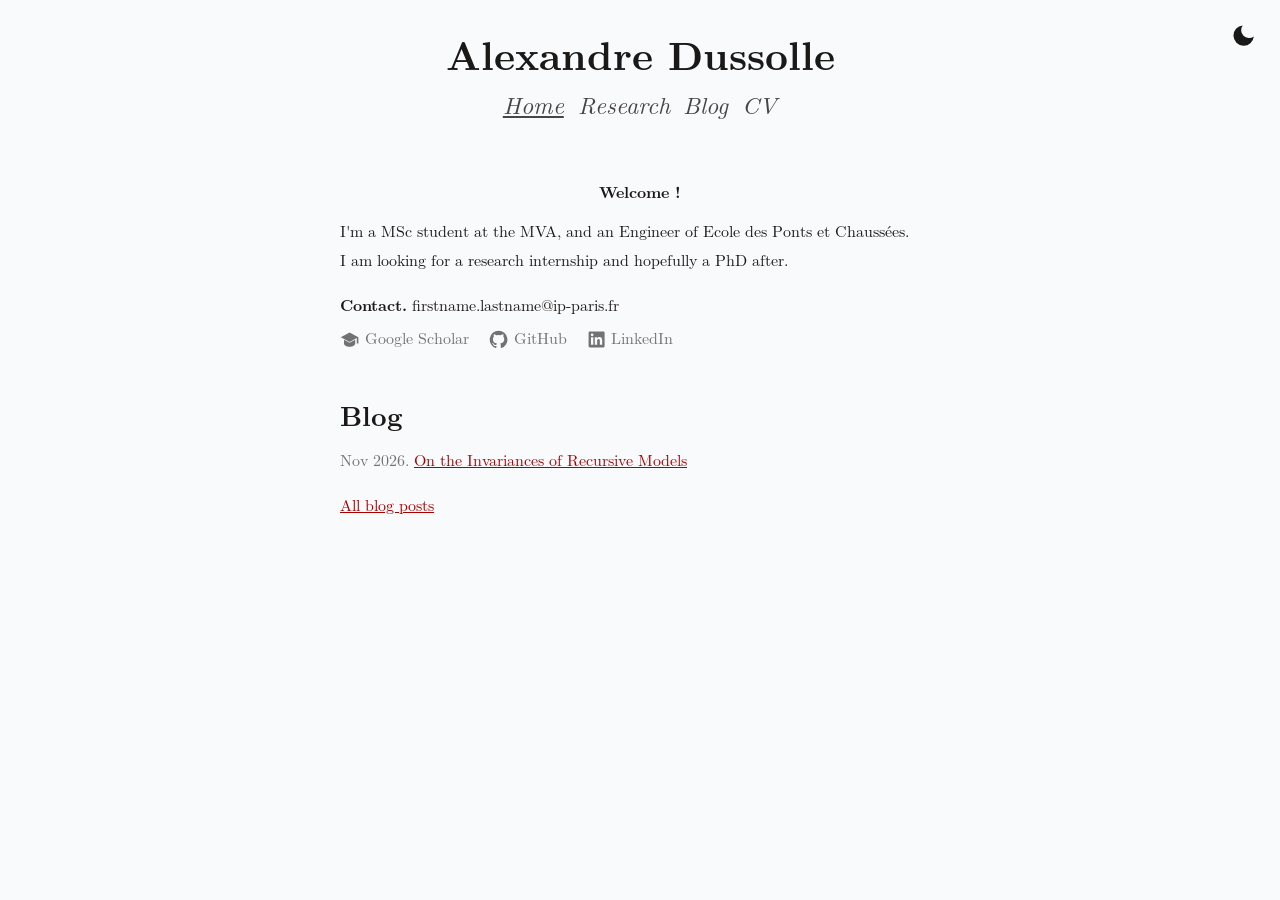
==== index.html @ 831d55fd "modifications" ====
<!DOCTYPE html>
<html lang="en">
<head>
  <meta charset="utf-8">
  <meta name="viewport" content="width=device-width, initial-scale=1.0">
  <title>Alexandre Dussolle</title>
  <link rel="stylesheet" href="latex-css-master/style.css" />
  <link rel="icon" type="image/png" href="files/icon.png">
 

  <style>
    #theme-toggle {
      position: fixed; top: 1rem; right: 1rem;
      display: flex; padding: .4rem;
      border: none; background: none;
      color: var(--body-color);      /* dark in light mode, light in dark mode */
      cursor: pointer; opacity: 1;
      transition: opacity .2s, transform .3s;
    }
    #theme-toggle:hover { opacity: 1; transform: rotate(15deg) scale(1.1); }
    #theme-toggle:focus-visible {
      outline: 2px solid var(--link-focus-outline); outline-offset: 2px; border-radius: 6px;
    }
    #theme-toggle svg { width: 1.7rem; height: 1.7rem; }
  </style>
</head>
<body>
  <script>
    const savedTheme = sessionStorage.getItem("theme");

    if (savedTheme === "dark") {
      document.body.classList.add("latex-dark");
    } else if (savedTheme === null) {
      sessionStorage.setItem("theme", "light");
    }
  </script>
  
  <button id="theme-toggle" type="button" aria-label="Toggle dark mode"></button>
  <header>
  <h1><a href="index.html" style="color: inherit; text-decoration: none;">Alexandre Dussolle</a></h1>
  <p class="subtitle">
  <a href="index.html" style="color: inherit; text-decoration: none; margin-right: 0.2em;"><ins>Home</ins></a>
  <a href="research.html" style="color: inherit; text-decoration: none; margin-right: 0.2em;">Research</a>
  <a href="blog.html" style="color: inherit; text-decoration: none; margin-right: 0.2em;">Blog</a>
  <a href="cv.html" style="color: inherit; text-decoration: none;">CV</a>
  </p>
  <!-- <p class="subtitle"><ins>Home</ins>    Research    Blog    CV</p> -->
  <!-- <p class="author">HOME    RESEARCH    BLOG    CV<br> 31 October 2026</p> -->
  </header>
  <div class="abstract2">
    <h2>Welcome !</h2>
    <!-- <p>
    I'm a MSc student at the MVA, and an Engineer of Ecole des Ponts et Chaussées. <br>
    I am looking for a research internship and hopefully a PhD after. <br>
    Welcome to my webpage !
    </p> -->
  </div>

  <!-- <h2>About me</h2>Welcome to my webpage! <br> -->
   <!-- <p>  Welcome to my webpage !</p> -->
  <p> I'm a MSc student at the MVA, and an Engineer of Ecole des Ponts et Chaussées. <br>
    I am looking for a research internship and hopefully a PhD after. <br>
    </p>
  
  <p style="margin-top: 1.0em;"><b>Contact.</b> firstname.lastname@ip-paris.fr</p>

  <div class="social-links">
    <a href="https://scholar.google.com/citations?user=OI8jQpkAAAAJ&hl=fr"
      target="_blank" rel="noopener noreferrer">
      <svg viewBox="0 0 24 24" aria-hidden="true">
        <path fill="currentColor"
          d="M12 3 1 9l11 6 9-4.91V17h2V9L12 3zm-7 9.27V17c0 2.21 3.13 4 7 4s7-1.79 7-4v-4.73l-7 3.82-7-3.82z"/>
      </svg>
      Google Scholar
    </a>

    <a href="https://github.com/AlexandreDussolle/"
      target="_blank" rel="noopener noreferrer">
      <svg viewBox="0 0 24 24" aria-hidden="true">
        <path fill="currentColor"
          d="M12 .9a11.1 11.1 0 0 0-3.51 21.63c.55.1.76-.24.76-.53v-2.05c-3.1.67-3.76-1.32-3.76-1.32-.5-1.28-1.24-1.62-1.24-1.62-1.01-.69.08-.68.08-.68 1.12.08 1.71 1.15 1.71 1.15.99 1.7 2.6 1.21 3.23.93.1-.72.39-1.21.71-1.49-2.48-.28-5.09-1.24-5.09-5.52 0-1.22.44-2.22 1.15-3-.12-.28-.5-1.42.11-2.96 0 0 .94-.3 3.05 1.15a10.6 10.6 0 0 1 5.55 0c2.11-1.45 3.05-1.15 3.05-1.15.61 1.54.23 2.68.11 2.96.72.78 1.15 1.78 1.15 3 0 4.29-2.61 5.23-5.1 5.51.4.35.76 1.03.76 2.08V22c0 .29.2.63.77.52A11.1 11.1 0 0 0 12 .9z"/>
      </svg>
      GitHub
    </a>
  

  <a href="https://www.linkedin.com/in/alexandre-dussolle-462a34217/"
    target="_blank" rel="noopener noreferrer">
    <svg viewBox="0 0 24 24" aria-hidden="true">
      <path fill="currentColor"
        d="M20.45 2H3.55C2.69 2 2 2.68 2 3.52v16.96c0 .84.69 1.52 1.55 1.52h16.9c.86 0 1.55-.68 1.55-1.52V3.52c0-.84-.69-1.52-1.55-1.52zM7.93 18.5H4.96V9h2.97v9.5zM6.45 7.7a1.72 1.72 0 1 1 0-3.44 1.72 1.72 0 0 1 0 3.44zM19 18.5h-2.97v-4.62c0-1.1-.02-2.52-1.54-2.52-1.54 0-1.78 1.2-1.78 2.44v4.7H9.74V9h2.85v1.3h.04c.4-.75 1.37-1.54 2.82-1.54 3.01 0 3.57 1.98 3.57 4.55v5.19z"/>
    </svg>
    LinkedIn
  </a>
</div>
  <!-- https://github.com/Axurios/ -->
   <!-- https://www.linkedin.com/in/alexandre-dussolle-462a34217/ -->
    <!-- https://scholar.google.com/citations?user=OI8jQpkAAAAJ&hl=fr -->
     <!-- cv -->

    <!-- <h2>Blog</h2>
  <ul>
    <li>
      <span>Nov 2026.</span>
      <a href="blog/invariance.html">On the invariances of Recursive Models</a>
    </li>
     <li>
      <span>Feb 2026.</span>
      <a href="blog/first-proof.html">An Attempt at "First Proof"</a>
    </li>
    <li>
      <span>Dec 2025.</span>
      <a href="blog/2025-12-08.html">On the way back from EurIPS 2025</a>
    </li> -->
  <!-- </ul> -->
<h2>Blog</h2>

<p class="blog-entry">
  <span class="blog-date">Nov 2026.</span>
  <a href="blog/invariance.html">On the Invariances of Recursive Models</a>
</p>


<p style="margin-top: 1.0em;">
  <!-- <a href="blog.html">All blog posts</a> -->
  <!-- <a href="blog.html" class="blog-date" color: inherit;>All blog posts</a> -->
  <a href="blog.html" class="blog-all-link">All blog posts</a>
</p>


  <script>
    var MOON = '<svg viewBox="0 0 24 24" fill="currentColor" aria-hidden="true">' +
               '<path d="M21 12.79A9 9 0 1 1 11.21 3 7 7 0 0 0 21 12.79z"/></svg>';
    var SUN  = '<svg viewBox="0 0 24 24" fill="currentColor" stroke="currentColor" ' +
               'stroke-width="2" stroke-linecap="round" aria-hidden="true">' +
               '<circle cx="12" cy="12" r="4.5"/>' +
               '<path fill="none" d="M12 2v2M12 20v2M4.93 4.93l1.41 1.41M17.66 17.66l1.41 1.41' +
               'M2 12h2M20 12h2M4.93 19.07l1.41-1.41M17.66 6.34l1.41-1.41"/></svg>';

    var btn = document.getElementById("theme-toggle");
    var dark = document.body.classList.contains("latex-dark");

    function apply() {
      document.body.classList.toggle("latex-dark", dark);
      btn.innerHTML = dark ? SUN : MOON;
    }

    btn.addEventListener("click", function () {
      dark = !dark;
      sessionStorage.setItem("theme", dark ? "dark" : "light");
      apply();
    });

    apply();
  </script>
</body>
</html>
---- latex-css-master/style.css ----
/*!
 * LaTeX.css (https://latex.vercel.app/)
 *
 * Source: https://github.com/vincentdoerig/latex-css
 * Licensed under MIT (https://github.com/vincentdoerig/latex-css/blob/master/LICENSE)
*/

@font-face {
  font-family: 'Latin Modern';
  font-style: normal;
  font-weight: normal;
  font-display: swap;
  src: url('./fonts/LM-regular.woff2') format('woff2'),
    url('./fonts/LM-regular.woff') format('woff'),
    url('./fonts/LM-regular.ttf') format('truetype');
}

@font-face {
  font-family: 'Latin Modern';
  font-style: italic;
  font-weight: normal;
  font-display: swap;
  src: url('./fonts/LM-italic.woff2') format('woff2'),
    url('./fonts/LM-italic.woff') format('woff'),
    url('./fonts/LM-italic.ttf') format('truetype');
}

@font-face {
  font-family: 'Latin Modern';
  font-style: normal;
  font-weight: bold;
  font-display: swap;
  src: url('./fonts/LM-bold.woff2') format('woff2'),
    url('./fonts/LM-bold.woff') format('woff'),
    url('./fonts/LM-bold.ttf') format('truetype');
}

@font-face {
  font-family: 'Latin Modern';
  font-style: italic;
  font-weight: bold;
  font-display: swap;
  src: url('./fonts/LM-bold-italic.woff2') format('woff2'),
    url('./fonts/LM-bold-italic.woff') format('woff'),
    url('./fonts/LM-bold-italic.ttf') format('truetype');
}

@font-face {
  font-family: 'Libertinus';
  font-style: normal;
  font-weight: normal;
  font-display: swap;
  src: url('./fonts/Libertinus-regular.woff2') format('woff2');
}

@font-face {
  font-family: 'Libertinus';
  font-style: italic;
  font-weight: normal;
  font-display: swap;
  src: url('./fonts/Libertinus-italic.woff2') format('woff2');
}

@font-face {
  font-family: 'Libertinus';
  font-style: normal;
  font-weight: bold;
  font-display: swap;
  src: url('./fonts/Libertinus-bold.woff2') format('woff2');
}

@font-face {
  font-family: 'Libertinus';
  font-style: italic;
  font-weight: bold;
  font-display: swap;
  src: url('./fonts/Libertinus-bold-italic.woff2') format('woff2');
}

@font-face {
  font-family: 'Libertinus';
  font-style: normal;
  font-weight: 600;
  font-display: swap;
  src: url('./fonts/Libertinus-semibold.woff2') format('woff2');
}

@font-face {
  font-family: 'Libertinus';
  font-style: italic;
  font-weight: 600;
  font-display: swap;
  src: url('./fonts/Libertinus-semibold-italic.woff2') format('woff2');
}

/* Box sizing rules */
*,
*::before,
*::after {
  box-sizing: border-box;
}

:root {
  --body-color: hsl(0, 5%, 10%);
  --body-bg-color: hsl(210, 20%, 98%);
  --link-visited: hsl(0, 100%, 33%);
  --link-focus-outline: hsl(220, 90%, 52%);
  --pre-bg-color: hsl(210, 28%, 93%);
  --kbd-bg-color: hsl(210, 5%, 100%);
  --kbd-border-color: hsl(210, 5%, 70%);
  --table-border-color: black;
  --border-width-thin: 1.36px;
  --border-width-thick: 2.27px;
  --sidenote-target-border-color: hsl(55, 55%, 70%);
  --footnotes-border-color: hsl(0, 0%, 39%);
  --text-indent-size: 1.463rem; /* In 12pt [Latin Modern font] LaTeX article
  \parindent =~ 17.625pt; taking also into account the ratio
  1pt[LaTeX] = (72 / 72.27) * 1pt[HTML], with default 12pt/1rem LaTeX.css font
  size, the identation value in rem CSS units is:
  \parindent =~ 17.625 * (72 / 72.27) / 12 = 1.463rem. */
}

.latex-dark {
  --body-color: hsl(0, 0%, 86%);
  --body-bg-color: hsl(0, 0%, 16%);
  --link-visited: hsl(196 80% 77%);
  --link-focus-outline: hsl(215, 63%, 73%);
  --pre-bg-color: hsl(0, 1%, 25%);
  --kbd-bg-color: hsl(0, 0%, 16%);
  --kbd-border-color: hsl(210, 5%, 70%);
  --table-border-color: white;
  --sidenote-target-border-color: hsl(0, 0%, 59%);
  --footnotes-border-color: hsl(0, 0%, 59%);
  --proof-symbol-filter: invert(80%);
}

@media (prefers-color-scheme: dark) {
   .latex-dark-auto {
    --body-color: hsl(0, 0%, 86%);
    --body-bg-color: hsl(0, 0%, 16%);
    --link-visited: hsl(196 80% 77%);
    --link-focus-outline: hsl(215, 63%, 73%);
    --pre-bg-color: hsl(0, 1%, 25%);
    --kbd-bg-color: hsl(0, 0%, 16%);
    --kbd-border-color: hsl(210, 5%, 70%);
    --table-border-color: white;
    --sidenote-target-border-color: hsl(0, 0%, 59%);
    --footnotes-border-color: hsl(0, 0%, 59%);
    --proof-symbol-filter: invert(80%);
  }
}

/* Remove default margin */
body,
h1,
h2,
h3,
h4,
p,
ul[class],
ol[class],
li,
figure,
figcaption,
dl,
dd {
  margin: 0;
}

/* Make default font-size 1rem and add smooth scrolling to anchors */
html {
  font-size: 1rem;
}
@media (prefers-reduced-motion: no-preference) {
  html {
    scroll-behavior: smooth;
  }
}

body.libertinus {
  font-family: 'Libertinus', Georgia, Cambria, 'Times New Roman', Times, serif;
}

.text-justify {
  text-align: justify;
}

body {
  font-family: 'Latin Modern', Georgia, Cambria, 'Times New Roman', Times, serif;
  line-height: 1.8;

  max-width: 80ch;
  min-height: 100vh;
  overflow-x: hidden;
  margin: 0 auto;
  padding: 2rem 1.25rem;

  counter-reset: theorem definition sidenote-counter;

  color: var(--body-color);
  background-color: var(--body-bg-color);

  text-rendering: optimizeLegibility;

  /* Allow automatic hyphenation for all text in the document */
  hyphens: auto;
  -webkit-hyphens: auto;
  -moz-hyphens: auto;
}

p {
  margin-top: 1rem;
}

/* Indents paragraphs like in LaTeX documents*/
.indent-pars p {
  text-indent: var(--text-indent-size);
}

.indent-pars p.no-indent,
p.no-indent {
  text-indent: 0;
}

.indent-pars ol p,
.indent-pars ul p {
  text-indent: 0;
}

.indent-pars h2 + p,
.indent-pars h3 + p,
.indent-pars h4 + p {
  text-indent: 0;
}

/* A elements that don't have a class get default styles */
a:not([class]) {
  text-decoration-skip-ink: auto;
}

/* Make links red */
a,
a:visited {
  color: var(--link-visited);
}

a:focus {
  outline-offset: 2px;
  outline: 2px solid var(--link-focus-outline);
}

/* Allow line breaks between any two characters */
.break-all {
  /*
    NOTE: Whith `break-all` value no hyphens are shown, even if the word breaks
    at a hyphenation point
  */
  word-break: break-all;
}

/* Make images easier to work with */
img {
  max-width: 100%;
  height: auto;
  display: block;
}

/* Inherit fonts for inputs and buttons */
input,
button,
textarea,
select {
  font: inherit;
}

/* Prevent textarea from overflowing */
textarea {
  width: 100%;
}

/* Natural flow and rhythm in articles by default */
article > * + * {
  margin-top: 1em;
}

/* Styles for inline code or code snippets */
code,
pre,
kbd {
  font-family: Menlo, Monaco, Consolas, 'Liberation Mono', 'Courier New',
    monospace;
  font-size: 85%;
  hyphens: none;
}
pre {
  padding: 1rem 1.4rem;
  max-width: 100%;
  overflow: auto;
  border-radius: 4px;
  background: var(--pre-bg-color);
}
pre code {
  font-size: 95%;
  position: relative;
}
kbd {
  background: var(--kbd-bg-color);
  border: 1px solid var(--kbd-border-color);
  border-radius: 2px;
  padding: 2px 4px;
  font-size: 75%;
}

/* Better tables */
table:not(.borders-custom) {
  border-collapse: collapse;
  border-spacing: 0;
  width: auto;
  max-width: 100%;
  border-top: var(--border-width-thick) solid var(--table-border-color);
  border-bottom: var(--border-width-thick) solid var(--table-border-color);
  /* display: block; */
  overflow-x: auto; /* does not work because element is not block */
  /* white-space: nowrap; */
  counter-increment: caption;
}
/* add bottom border on column table headings  */
table:not(.borders-custom) tr > th[scope='col'] {
  border-bottom: var(--border-width-thin) solid var(--table-border-color);
}
/* add right border on row table headings  */
table:not(.borders-custom) tr > th[scope='row'] {
  border-right: var(--border-width-thin) solid var(--table-border-color);
}
table:not(.borders-custom) > tbody > tr:first-child > td,
table:not(.borders-custom) > tbody > tr:first-child > th {
  border-top: var(--border-width-thin) solid var(--table-border-color);
}
table:not(.borders-custom) > tbody > tr:last-child > td,
table:not(.borders-custom) > tbody > tr:last-child > th {
  border-bottom: var(--border-width-thin) solid var(--table-border-color);
}

th,
td {
  text-align: left;
  padding: 0.5rem;
  line-height: 1.1;
}
/* Table caption */
caption {
  text-align: left;
  font-size: 0.923em;
  /* border-bottom: 2pt solid #000; */
  padding: 0 0.25em 0.25em;
  width: 100%;
  margin-left: 0;
}

caption::before {
  content: 'Table ' counter(caption) '. ';
  font-weight: bold;
}

/* allow scroll on the x-axis */
.scroll-wrapper {
  overflow-x: auto;
}

/* if a table is wrapped in a scroll wrapper,
  the table cells shouldn't wrap */
.scroll-wrapper > table td {
  white-space: nowrap;
}

/* Table custom borders */
table.borders-custom {
  border-collapse: collapse;
  border-spacing: 0;
  width: auto;
  max-width: 100%;
  overflow-x: auto;
  counter-increment: caption;
}

.border-top-thick {
  border-top: var(--border-width-thick) solid var(--table-border-color);
}
.border-right-thick {
  border-right: var(--border-width-thick) solid var(--table-border-color);
}
.border-bottom-thick {
  border-bottom: var(--border-width-thick) solid var(--table-border-color);
}
.border-left-thick {
  border-left: var(--border-width-thick) solid var(--table-border-color);
}

.border-top-thin {
  border-top: var(--border-width-thin) solid var(--table-border-color);
}
.border-right-thin {
  border-right: var(--border-width-thin) solid var(--table-border-color);
}
.border-bottom-thin {
  border-bottom: var(--border-width-thin) solid var(--table-border-color);
}
.border-left-thin {
  border-left: var(--border-width-thin) solid var(--table-border-color);
}

/* Table column alignment */
.col-1-l tr > :nth-child(1),
.col-2-l tr > :nth-child(2),
.col-3-l tr > :nth-child(3),
.col-4-l tr > :nth-child(4),
.col-5-l tr > :nth-child(5),
.col-6-l tr > :nth-child(6),
.col-7-l tr > :nth-child(7),
.col-8-l tr > :nth-child(8),
.col-9-l tr > :nth-child(9),
.col-10-l tr > :nth-child(10),
.col-11-l tr > :nth-child(11),
.col-12-l tr > :nth-child(12) {
  text-align: left;
}
.col-1-c tr > :nth-child(1),
.col-2-c tr > :nth-child(2),
.col-3-c tr > :nth-child(3),
.col-4-c tr > :nth-child(4),
.col-5-c tr > :nth-child(5),
.col-6-c tr > :nth-child(6),
.col-7-c tr > :nth-child(7),
.col-8-c tr > :nth-child(8),
.col-9-c tr > :nth-child(9),
.col-10-c tr > :nth-child(10),
.col-11-c tr > :nth-child(11),
.col-12-c tr > :nth-child(12) {
  text-align: center;
}
.col-1-r tr > :nth-child(1),
.col-2-r tr > :nth-child(2),
.col-3-r tr > :nth-child(3),
.col-4-r tr > :nth-child(4),
.col-5-r tr > :nth-child(5),
.col-6-r tr > :nth-child(6),
.col-7-r tr > :nth-child(7),
.col-8-r tr > :nth-child(8),
.col-9-r tr > :nth-child(9),
.col-10-r tr > :nth-child(10),
.col-11-r tr > :nth-child(11),
.col-12-r tr > :nth-child(12) {
  text-align: right;
}

/* Format figure captions (based on table captions) */
figure {
  counter-increment: figcaption;
}
figcaption {
  text-align: left;
  font-size: 0.923em;
  padding: 0.25em 0.25em 0;
  width: 100%;
  margin-left: 0;
}
figcaption::before {
  content: 'Figure ' counter(figcaption) '. ';
  font-weight: bold;
}

/* Center align the title */
h1:first-child {
  text-align: center;
}

/* Nested ordered list for ToC */
nav ol {
  counter-reset: item;
  padding-left: 2rem;
}
nav ol > li {
  display: block;
}
nav ol > li::before {
  content: counters(item, '.') ' ';
  counter-increment: item;
  padding-right: 0.85rem;
}

/* Center definitions (most useful for display equations) */
dl dd {
  text-align: center;
}

/* Theorem */
.theorem {
  counter-increment: theorem;
  display: block;
  margin: 12px 0;
  font-style: italic;
}
.theorem::before {
  content: 'Theorem ' counter(theorem) '. ';
  font-weight: bold;
  font-style: normal;
}

/* Lemma */
.lemma {
  counter-increment: theorem;
  display: block;
  margin: 12px 0;
  font-style: italic;
}
.lemma::before {
  content: 'Lemma ' counter(theorem) '. ';
  font-weight: bold;
  font-style: normal;
}

/* Proof */
.proof {
  display: block;
  margin: 12px 0;
  font-style: normal;
  position: relative;
}
.proof::before {
  content: 'Proof. ' attr(title);
  font-style: italic;
}
.proof::after {
  content: '◾️';
  filter: var(--proof-symbol-filter);
  position: absolute;
  right: -12px;
  bottom: -2px;
}

/* Definition */
.definition {
  counter-increment: definition;
  display: block;
  margin: 12px 0;
  font-style: normal;
}
.definition::before {
  content: 'Definition ' counter(definition) '. ';
  font-weight: bold;
  font-style: normal;
}

/* Center align author name, use small caps and add vertical spacing  */
.author {
  margin: 0.85rem 0;
  font-variant-caps: small-caps;
  text-align: center;
}

/* Sidenotes */

.sidenote {
  font-size: 0.8rem;
  float: right;
  clear: right;
  width: 18vw;
  margin-right: -20vw;
  margin-bottom: 1em;
  text-indent: 0;
  /* Right sidenotes explicitly aligned to left for wide screens */
  text-align: left;
}

.sidenote.left {
  float: left;
  margin-left: -20vw;
  margin-bottom: 1em;
  text-indent: 0;
  /* Left sidenotes explicitly aligned to right for wide screens */
  text-align: right;
}

/* Justify all sidenotes for wide screens when `text-justify` class is used */
body.text-justify .sidenote,
body.text-justify .sidenote.left {
    text-align: justify;
}

/* (WIP) add border when a sidenote is clicked on */
.sidenote:target {
  border: var(--sidenote-target-border-color) 1.5px solid;
  padding: 0 .5rem;
  scroll-margin-block-start: 10rem;
}

/* sidenote counter */
.sidenote-number {
  counter-increment: sidenote-counter;
}

.sidenote-number::after,
.sidenote::before {
  position: relative;
  vertical-align: baseline;
}

/* add number in main content */
.sidenote-number::after {
  content: counter(sidenote-counter);
  font-size: 0.7rem;
  top: -0.5rem;
  left: 0.1rem;
}

/* add number in front of the sidenote */
.sidenote-number ~ .sidenote::before {
  content: counter(sidenote-counter) ' ';
  font-size: 0.7rem;
  top: -0.5rem;
}

label.sidenote-toggle:not(.sidenote-number) {
  display: none;
}

/* sidenotes inside blockquotes are indented more */
blockquote .sidenote {
  margin-right: -24vw;
  width: 18vw;
}


label.sidenote-toggle {
  display: inline;
  cursor: pointer;
}

input.sidenote-toggle {
  display: none;
}

@media (max-width: 1050px) {
  label.sidenote-toggle:not(.sidenote-number) {
    display: inline;
  }
  .sidenote {
    display: none;
  }
  .sidenote-toggle:checked + .sidenote {
    display: block;
    margin: 0.5rem 1.25rem 1rem 0.5rem;
    float: left;
    left: 1rem;
    clear: both;
    width: 95%;
  }

  /* All sidenotes explicitly aligned to left for narrow screens */
  .sidenote-toggle:checked + .sidenote.left {
    text-align: left;
  }

  /* Justify all sidenotes for narrow screens when `text-justify` class is used */
  body.text-justify .sidenote-toggle:checked + .sidenote.left {
    text-align: justify;
  }

  /* tweak indentation of sidenote inside a blockquote */
  blockquote .sidenote {
    margin-right: -25vw;
    width: 16vw;
  }
}

/* Make footnote text smaller */
.footnotes p {
  line-height: 1.5;
  font-size: 85%;
  margin-bottom: 0.4rem;
}
.footnotes {
  border-top: 1px solid var(--footnotes-border-color);
}

/* Center title and paragraph */
.abstract,
.abstract p {
  text-align: center;
  margin-top: 0;
}
.abstract {
  margin: 2.25rem 0;
}
.abstract > h2 {
  font-size: 1rem;
  margin-bottom: -0.2rem;
}

/* Format the LaTeX symbol correctly (a higher up, e lower) */
.latex span:nth-child(1) {
  text-transform: uppercase;
  font-size: 0.75em;
  vertical-align: 0.28em;
  margin-left: -0.48em;
  margin-right: -0.15em;
  line-height: 1ex;
}

.latex span:nth-child(2) {
  text-transform: uppercase;
  vertical-align: -0.5ex;
  margin-left: -0.1667em;
  margin-right: -0.125em;
  line-height: 1ex;
}

/* Prevent line breaks inside an element */
.whitespace-nowrap {
  white-space: nowrap;
}

/* Heading typography */
h1 {
  font-size: 2.5rem;
  line-height: 3.25rem;
  margin-bottom: 1.625rem;
}

h2 {
  font-size: 1.7rem;
  line-height: 2rem;
  margin-top: 3rem;
}

h3 {
  font-size: 1.4rem;
  margin-top: 2.5rem;
}

h4 {
  font-size: 1.2rem;
  margin-top: 2rem;
}

h5 {
  font-size: 1rem;
  margin-top: 1.8rem;
}

h6 {
  font-size: 1rem;
  font-style: italic;
  font-weight: normal;
  margin-top: 2.5rem;
}

h3,
h4,
h5,
h6 {
  line-height: 1.625rem;
}

h1 + h2 {
  margin-top: 1.625rem;
}

h2 + h3,
h3 + h4,
h4 + h5 {
  margin-top: 0.8rem;
}

h5 + h6 {
  margin-top: -0.8rem;
}

h2,
h3,
h4,
h5,
h6 {
  margin-bottom: 0.8rem;
}



.subtitle {
  text-align: center;
  font-style: italic;
  font-size: 1.5rem;
  margin: -1.5rem 0 0;   /* pulls it closer to the title */
  opacity: .8;
}




.pdf-btn {
  display: inline-flex;
  align-items: center;
  gap: .35rem;
  padding: .3rem .7rem;
  border-radius: 999px;
  background: rgba(128, 128, 128, .14);
  color: inherit;
  font-size: .85rem;
  line-height: 1.2;
  text-decoration: none;
  border: none;
  transition: background .2s, transform .15s;
}

.pdf-btn:hover {
  background: rgba(128, 128, 128, .24);
  transform: translateY(-1px);
}

.pdf-btn:focus-visible {
  outline: 2px solid var(--link-focus-outline);
  outline-offset: 2px;
}

.pdf-btn svg {
  width: 1rem;
  height: 1rem;
}


.cv-title-row {
  display: flex;
  align-items: center;
  justify-content: space-between;
  gap: 1em;
  margin-top: 3.0rem; /* same as h1 + h2 in latex-css */
}

.cv-title-row h2 {
  margin: 0;
}

.cv-title-row .pdf-btn {
  margin-top: 0; /* cancel the optional margin-top from before */
}




#home-button {
  position: fixed;
  top: 1rem;
  left: 1rem;
  display: flex;
  padding: .4rem;
  border: none;
  background: none;
  color: var(--body-color);
  cursor: pointer;
  opacity: 1;
  transition: opacity .2s, transform .3s;
  text-decoration: none;
}

#home-button:hover {
  opacity: 1;
  transform: rotate(-15deg) scale(1.1);
}

#home-button:focus-visible {
  outline: 2px solid var(--link-focus-outline);
  outline-offset: 2px;
  border-radius: 6px;
}

#home-button svg {
  width: 1.7rem;
  height: 1.7rem;
}


.blog-entry {
  margin-top: 0.3rem;
}

.blog-date {
  opacity: 0.6;
}


.social-links {
  display: flex;
  align-items: center;
  gap: 1.25rem;
  margin-top: 0.3rem;
}

.social-links a {
  display: inline-flex;
  align-items: center;
  gap: 0.35rem;
  color: var(--body-color);
  opacity: 0.6;
  text-decoration: none;
}

.social-links a:hover {
  opacity: 1;
  text-decoration: none;
}

.social-links svg {
  width: 1.2rem;
  height: 1.2rem;
}


/* a:not([class]) {
  display: inline;
  text-decoration-thickness: 1px;
  text-underline-offset: 3px;
  text-decoration-skip-ink: auto;
} */

/* a,
a:visited {
  color: var(--link-visited);
  text-decoration: none;
  border-bottom: 1px solid currentColor;
  display: inline;
  padding-bottom: 1px;
}

a:hover {
  border-bottom-width: 2px;
} */

.abstract2,
.abstract2 p {
  text-align: center;
  margin-top: 0;
}
.abstract2 {
  margin: 2.25rem 0;
}
.abstract2 > h2 {
  font-size: 1rem;
  margin-bottom: -1.7rem;
}
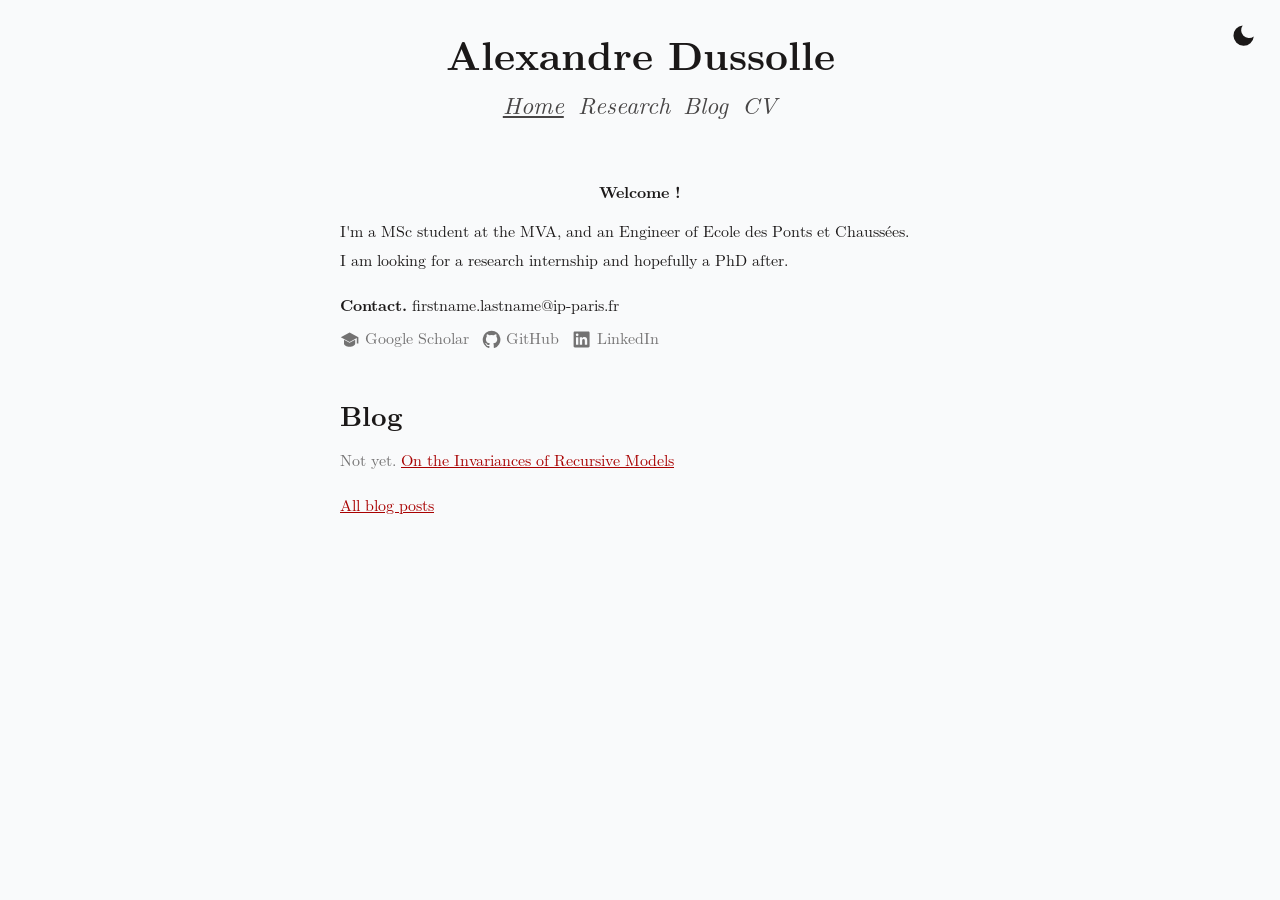
==== commit b6fe1037: "index" ====
--- a/index.html
+++ b/index.html
@@ -116,7 +116,7 @@
 <h2>Blog</h2>
 
 <p class="blog-entry">
-  <span class="blog-date">Nov 2026.</span>
+  <span class="blog-date">Not yet.</span>
   <a href="blog/invariance.html">On the Invariances of Recursive Models</a>
 </p>
 
--- a/latex-css-master/style.css
+++ b/latex-css-master/style.css
@@ -891,7 +891,7 @@
 .social-links {
   display: flex;
   align-items: center;
-  gap: 1.25rem;
+  gap: 0.8rem;
   margin-top: 0.3rem;
 }
 
